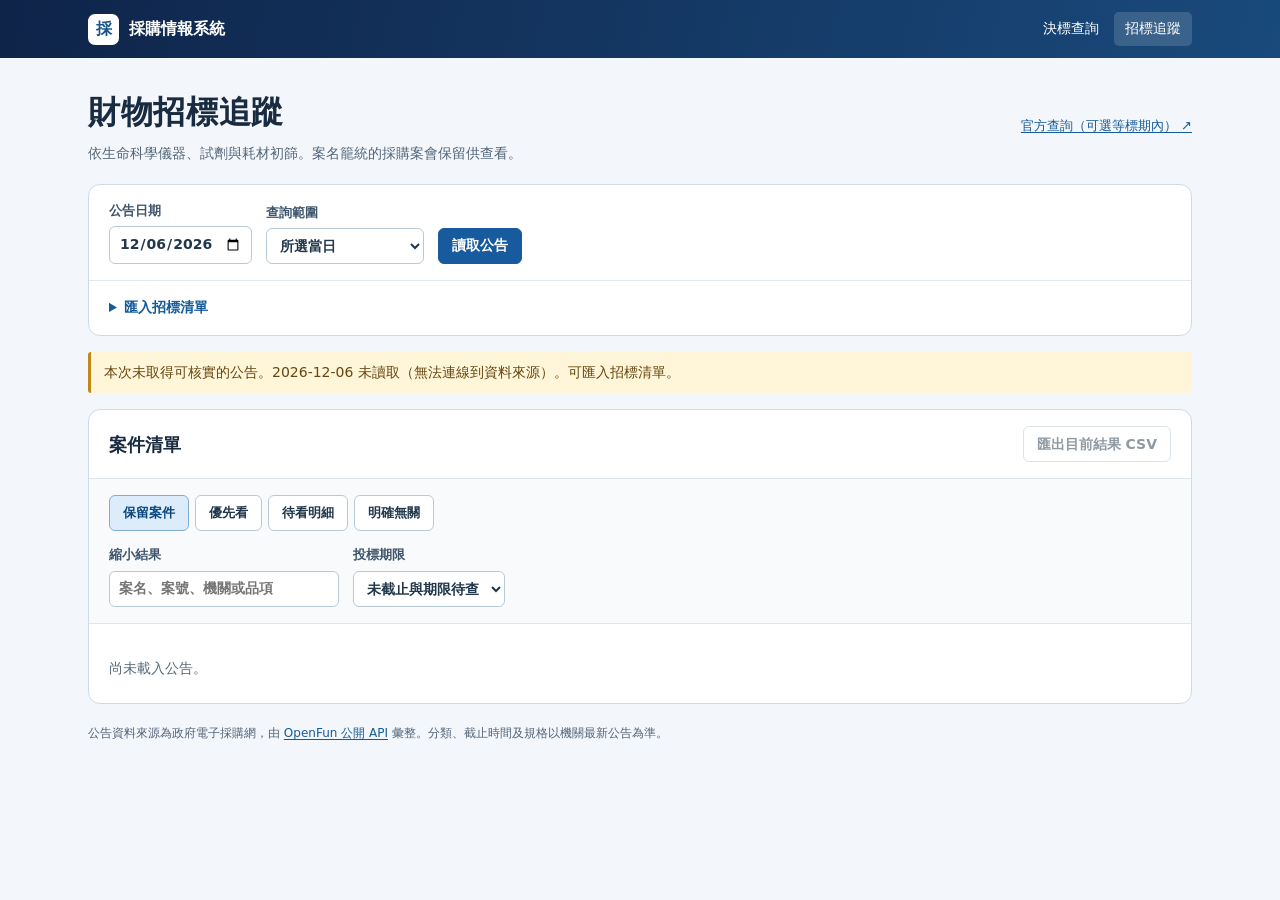
==== tenders.html @ 689bbffb "Add daily goods tender screening alongside award search" ====
<!doctype html>
<html lang="zh-Hant-TW">
<head>
  <meta charset="utf-8">
  <meta name="viewport" content="width=device-width, initial-scale=1">
  <meta name="theme-color" content="#173967">
  <title>招標追蹤｜採購情報系統</title>
  <link rel="stylesheet" href="./tenders.css">
  <script type="module" src="./tenders.js"></script>
</head>
<body>
  <header class="top"><div class="top-inner">
    <a class="brand" href="./"><span>採</span>採購情報系統</a>
    <nav aria-label="採購查詢"><a href="./">決標查詢</a><a href="./tenders.html" aria-current="page">招標追蹤</a></nav>
  </div></header>
  <main>
    <div class="intro">
      <div><h1>財物招標追蹤</h1><p>依生命科學儀器、試劑與耗材初篩。案名籠統的採購案會保留供查看。</p></div>
      <a class="text-link" href="https://web.pcc.gov.tw/prkms/tender/common/basic/indexTenderBasic" target="_blank" rel="noopener">官方查詢（可選等標期內） ↗</a>
    </div>
    <section class="source" aria-label="取得公告">
      <form id="query">
        <label>公告日期<input id="day" type="date" required></label>
        <label>查詢範圍<select id="span">
          <option value="1">所選當日</option>
          <option value="3">截至所選日的 3 天</option>
          <option value="7">截至所選日的 7 天</option>
        </select></label>
        <button id="fetch-btn" class="primary" type="submit">讀取公告</button>
        <button id="cancel-btn" type="button" hidden>停止</button>
      </form>
      <details id="manual">
        <summary>匯入招標清單</summary>
        <p>貼上含表頭的試算表，或選擇 CSV、TSV。必填欄位為「標案名稱、機關名稱、公告日期」。也可帶入案號、標的分類、截止投標、預算金額及官方連結。若清單省略公告類型，請只匯入招標公告。</p>
        <div class="import-row"><label>選取檔案<input id="file" type="file" accept=".csv,.tsv,.txt,text/csv,text/tab-separated-values"></label>
          <a href="https://bidscan.tw/search" target="_blank" rel="noopener">可匯出 CSV 的標案查詢 ↗</a></div>
        <label>貼上清單<textarea id="paste" rows="3" placeholder="請連同第一列表頭貼上"></textarea></label>
        <button id="import-btn" type="button">套用清單</button>
      </details>
    </section>
    <div id="status" role="status" aria-live="polite">選擇公告日期讀取，或匯入已有的招標清單。</div>
    <section class="results" aria-label="招標結果">
      <div class="results-head"><h2>案件清單</h2><button id="export-btn" disabled>匯出目前結果 CSV</button></div>
      <div class="filters">
        <div class="tabs" id="tiers" role="group" aria-label="相關程度">
          <button data-tier="all" aria-pressed="true">保留案件 <span></span></button>
          <button data-tier="priority" aria-pressed="false">優先看 <span></span></button>
          <button data-tier="review" aria-pressed="false">待看明細 <span></span></button>
          <button data-tier="excluded" aria-pressed="false">明確無關 <span></span></button>
        </div>
        <div class="filter-line">
          <label>縮小結果<input type="search" id="search" placeholder="案名、案號、機關或品項"></label>
          <label>投標期限<select id="validity"><option value="possible">未截止與期限待查</option><option value="open">已知未截止</option><option value="all">含已截止</option></select></label>
        </div>
      </div>
      <p id="count" class="count"></p>
      <div id="rows" aria-label="標案列表"></div>
      <div id="more-wrap" hidden><button id="more">顯示更多案件</button></div>
    </section>
    <footer>公告資料來源為政府電子採購網，由 <a href="https://pcc-api.openfun.app/" target="_blank" rel="noopener">OpenFun 公開 API</a> 彙整。分類、截止時間及規格以機關最新公告為準。</footer>
  </main>
</body>
</html>
---- tenders.css ----
:root{color-scheme:light;font-family:system-ui,-apple-system,"PingFang TC","Microsoft JhengHei",sans-serif;color:#192b40;background:#f3f6fa;line-height:1.55}
*{box-sizing:border-box}body{margin:0}a{color:#155b9a;text-underline-offset:.18em}
[hidden]{display:none!important}
.top{background:linear-gradient(105deg,#0f2449,#194a7c);color:white}
.top-inner,main{max-width:1160px;margin:auto;padding:0 28px}
.top-inner{display:flex;min-height:58px;align-items:center;justify-content:space-between;gap:16px}
.brand,.top nav a{color:white;text-decoration:none}.brand{font-weight:700;display:flex;align-items:center;gap:10px}
.brand span{display:grid;place-items:center;background:#fff;color:#15518b;width:31px;height:31px;border-radius:7px}
.top nav{display:flex;gap:4px}.top nav a{font-size:14px;padding:6px 11px;border-radius:5px}.top nav a:hover,.top nav a[aria-current]{background:#ffffff26}
main{padding-bottom:24px}.intro,.results-head,.import-row,.filter-line,form{display:flex;align-items:center;gap:14px;flex-wrap:wrap}
.intro{justify-content:space-between;margin:30px 0 20px}.intro p,details p,footer,.count{color:#526579}
h1,h2,h3,p{margin:0}h1{font-size:clamp(24px,3vw,32px);letter-spacing:.02em}h2{font-size:18px}h3{font-size:16px;overflow-wrap:anywhere}
.intro p{margin-top:5px;font-size:14px}.text-link,.import-row a{font-size:13px}
.source,.results{border:1px solid #cfdbe7;border-radius:12px;background:white;overflow:hidden}
.source form,.source details,.results-head,.filters{padding:16px 20px}.source form{align-items:flex-end}.source details{border-top:1px solid #e2e9ef}
label{display:flex;flex-direction:column;gap:5px;color:#3d546b;font-size:13px;font-weight:600}
input,select,button,textarea{font:inherit;color:#21374b}
select,input:not([type=file]),textarea,button{border:1px solid #b8c9d8;border-radius:6px;background:#fff}
input,select,button{min-height:36px}input:not([type=file]),select,textarea{padding:6px 9px;font-size:14px}button{padding:6px 13px;font-size:14px;cursor:pointer;font-weight:600}
button:not(:disabled):hover{background:#edf5fb;border-color:#8aa9c5}
button:disabled{opacity:.5;cursor:default}button.primary{background:#175a9d;color:white;border-color:#175a9d}button.primary:hover:not(:disabled){background:#124a80}
button:focus-visible,a:focus-visible,summary:focus-visible,input:focus-visible,select:focus-visible,textarea:focus-visible{outline:3px solid #4794d1;outline-offset:2px}
summary{cursor:pointer;color:#155b9a;font-weight:600;font-size:14px;width:fit-content}details p{margin:10px 0;font-size:13px;max-width:85ch}
.import-row{margin:10px 0}.source textarea{width:100%;resize:vertical}.source details>button{margin-top:9px}
#status{font-size:14px;background:#e8f0f7;color:#254865;border-left:3px solid #6f97ba;padding:10px 13px;margin:16px 0;border-radius:3px;overflow-wrap:anywhere}
#status.warn{background:#fff5d9;border-color:#c18818;color:#66470f}
.results-head{justify-content:space-between;border-bottom:1px solid #dce6ee}.filters{display:grid;gap:14px;background:#f8fafc;border-bottom:1px solid #dce6ee}
.tabs{display:flex;flex-wrap:wrap;gap:6px}.tabs button{font-size:13px;white-space:nowrap}.tabs button[aria-pressed=true]{background:#dcecfb;color:#0c467e;border-color:#82acd0}
.tabs button span{font-variant-numeric:tabular-nums}.filter-line{align-items:end}.filter-line input{min-width:230px}.count{font-size:12px;padding:10px 20px 0}
.case{padding:16px 20px;border-top:1px solid #e1e8ee;display:grid;grid-template-columns:minmax(0,1fr) minmax(155px,215px);gap:15px}
.case:first-child{border-top:0}.case .main-info,.case .meta{display:grid;align-content:start;gap:5px}.case .meta{font-size:13px;color:#3e5265}
.tags,.case-links{display:flex;gap:7px;align-items:center;flex-wrap:wrap}.tag{font-size:12px;padding:1px 7px;border:1px solid #cedbe7;background:#f4f7f9;color:#415870;border-radius:4px}
.priority{color:#0d6359;background:#e7f7f1;border-color:#a8dbca}.review{color:#785315;background:#fcf4e3;border-color:#e7d3a6}
.case p,.case small{font-size:13px;color:#53657a;overflow-wrap:anywhere}.case-links a,.case-links button{font-size:13px}
.case-links button{border:0;padding:2px 0;min-height:27px;background:transparent;color:#155b9a;text-decoration:underline;text-underline-offset:.18em}
.case .feedback{color:#805e23}.empty{padding:24px 20px;color:#586a7a;font-size:14px}#more-wrap{padding:12px 20px}footer{font-size:12px;margin-top:20px}
@media(max-width:650px){.top-inner,main{padding-left:14px;padding-right:14px}.intro{margin:20px 0 14px;gap:8px}.source form,.source details,.filters,.results-head,.case{padding:13px}.case{grid-template-columns:1fr;gap:8px}.case .meta{display:flex;flex-wrap:wrap;gap:5px 15px}.filter-line input{min-width:0;width:100%}.filter-line>label{flex:1 1 170px}.top nav a{padding:6px 7px}.tabs{gap:5px}.tabs button{padding:5px 8px}}
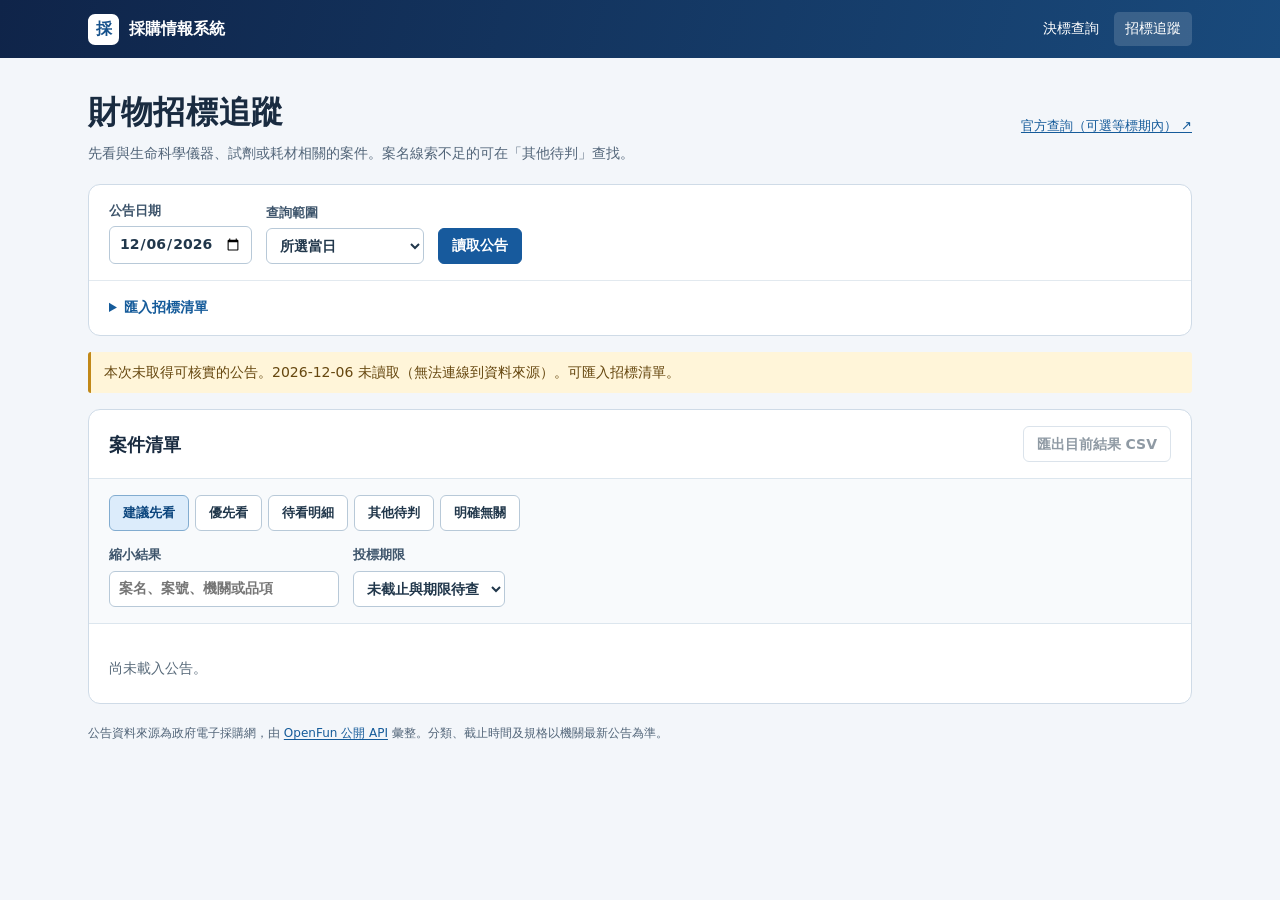
==== commit 8681623e: "Separate promising lab purchases from unclassified tender notices" ====
--- a/tenders.html
+++ b/tenders.html
@@ -6,7 +6,7 @@
   <meta name="theme-color" content="#173967">
   <title>招標追蹤｜採購情報系統</title>
   <link rel="stylesheet" href="./tenders.css">
-  <script type="module" src="./tenders.js"></script>
+  <script type="module" src="./tenders.js?v=20261119-2"></script>
 </head>
 <body>
   <header class="top"><div class="top-inner">
@@ -15,7 +15,7 @@
   </div></header>
   <main>
     <div class="intro">
-      <div><h1>財物招標追蹤</h1><p>依生命科學儀器、試劑與耗材初篩。案名籠統的採購案會保留供查看。</p></div>
+      <div><h1>財物招標追蹤</h1><p>先看與生命科學儀器、試劑或耗材相關的案件。案名線索不足的可在「其他待判」查找。</p></div>
       <a class="text-link" href="https://web.pcc.gov.tw/prkms/tender/common/basic/indexTenderBasic" target="_blank" rel="noopener">官方查詢（可選等標期內） ↗</a>
     </div>
     <section class="source" aria-label="取得公告">
@@ -43,9 +43,10 @@
       <div class="results-head"><h2>案件清單</h2><button id="export-btn" disabled>匯出目前結果 CSV</button></div>
       <div class="filters">
         <div class="tabs" id="tiers" role="group" aria-label="相關程度">
-          <button data-tier="all" aria-pressed="true">保留案件 <span></span></button>
+          <button data-tier="focus" aria-pressed="true">建議先看 <span></span></button>
           <button data-tier="priority" aria-pressed="false">優先看 <span></span></button>
           <button data-tier="review" aria-pressed="false">待看明細 <span></span></button>
+          <button data-tier="unclear" aria-pressed="false">其他待判 <span></span></button>
           <button data-tier="excluded" aria-pressed="false">明確無關 <span></span></button>
         </div>
         <div class="filter-line">
